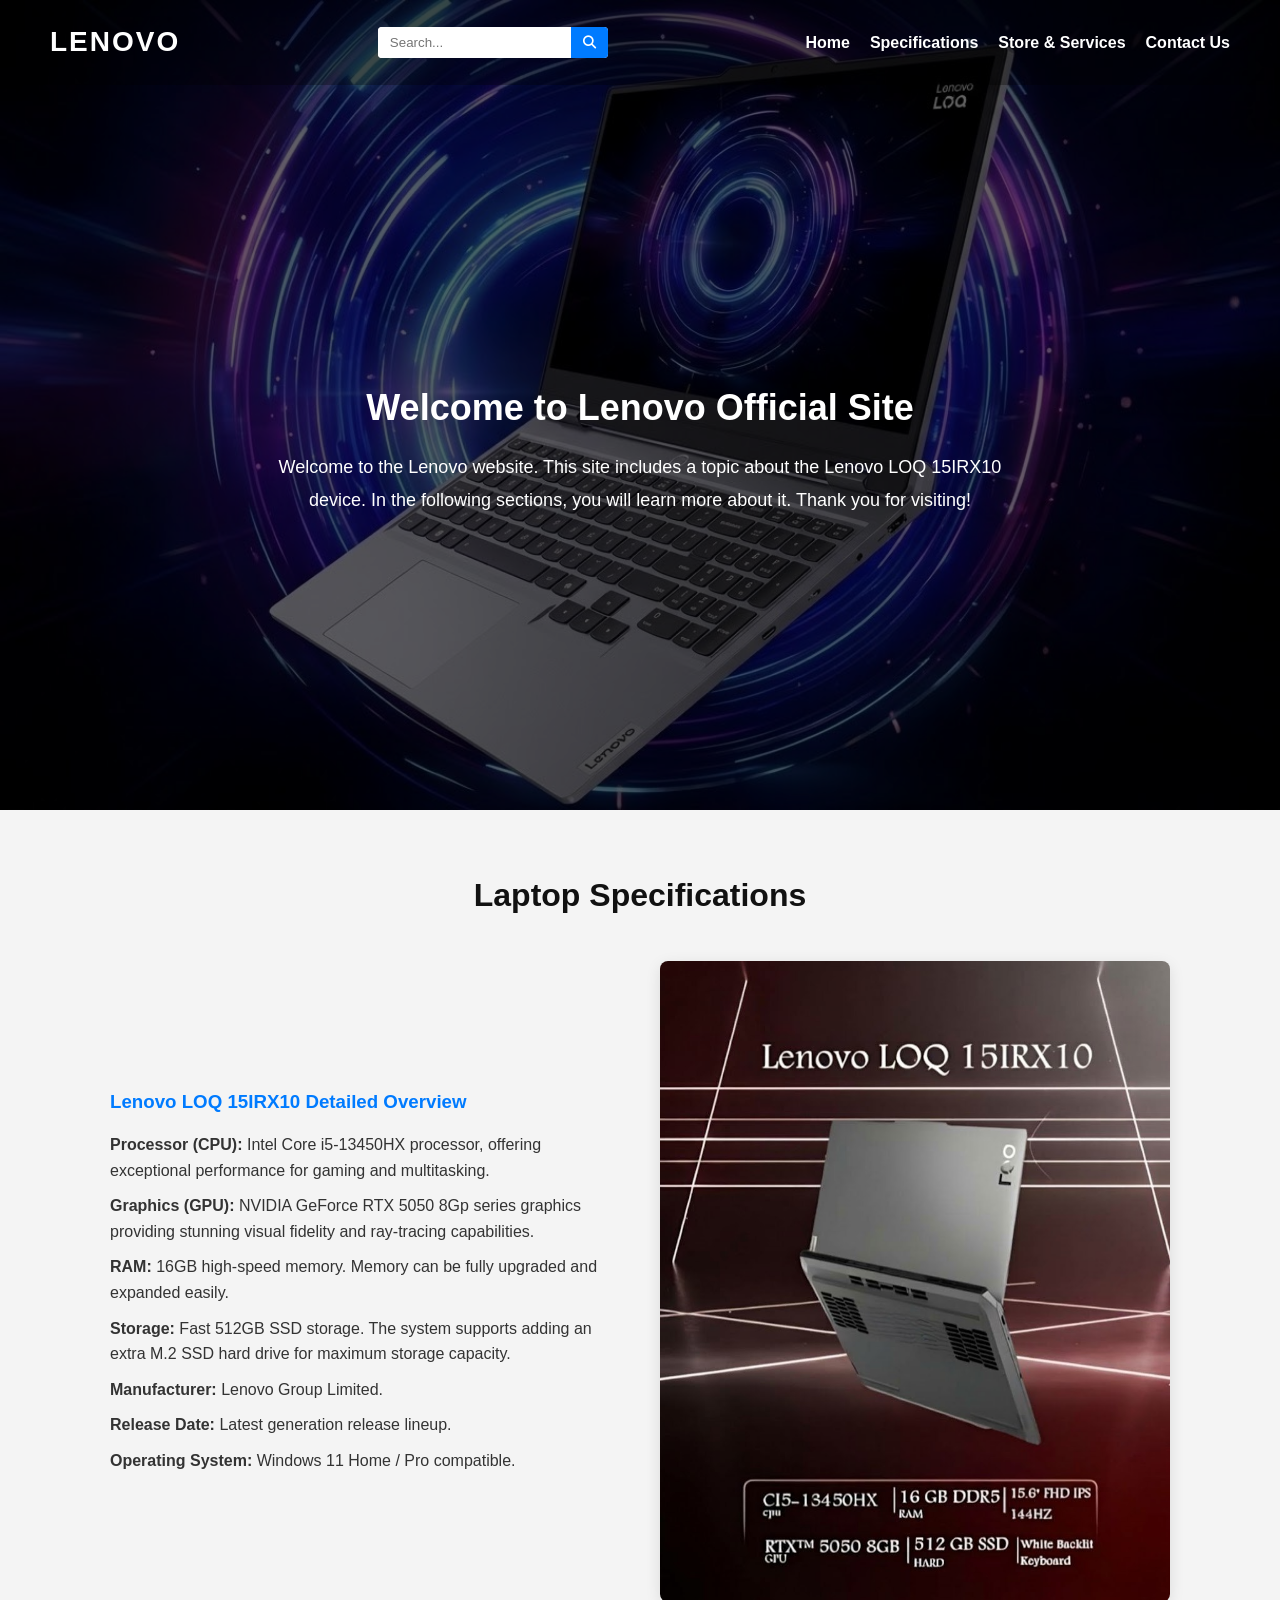
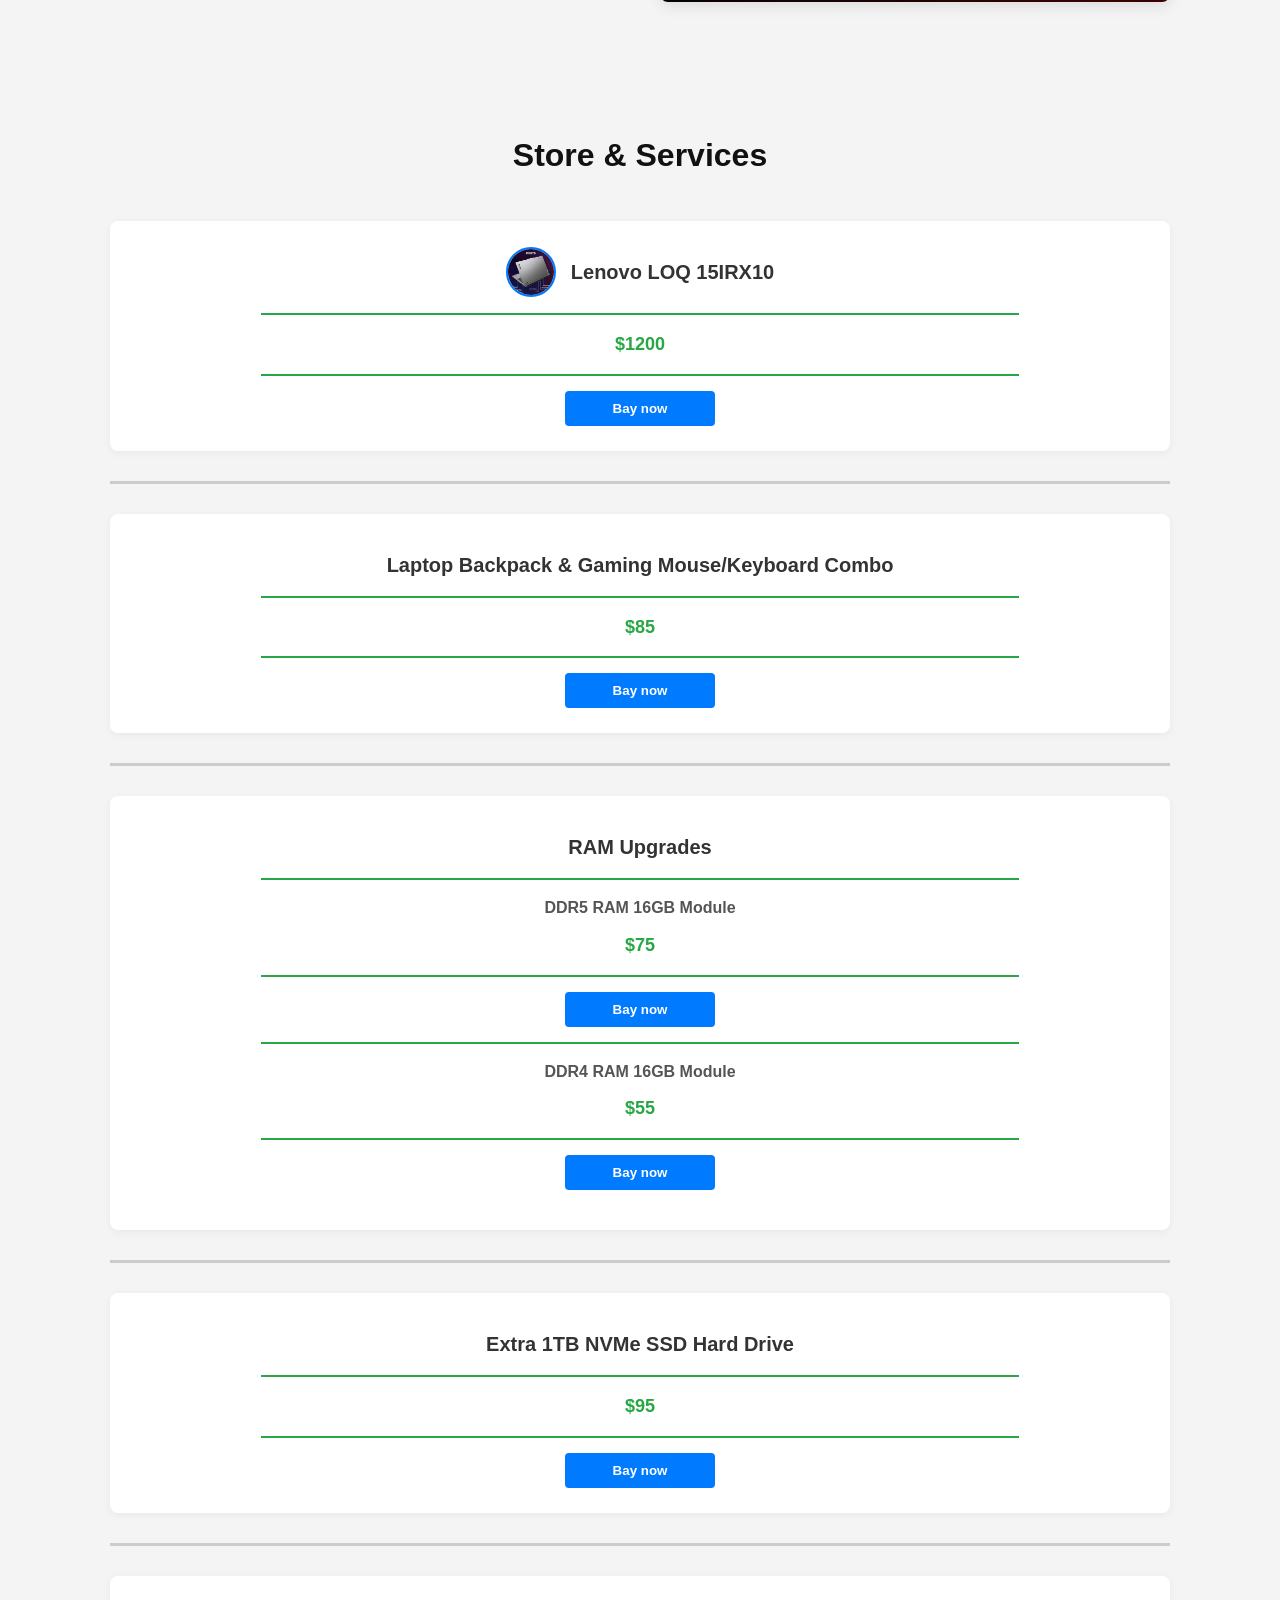
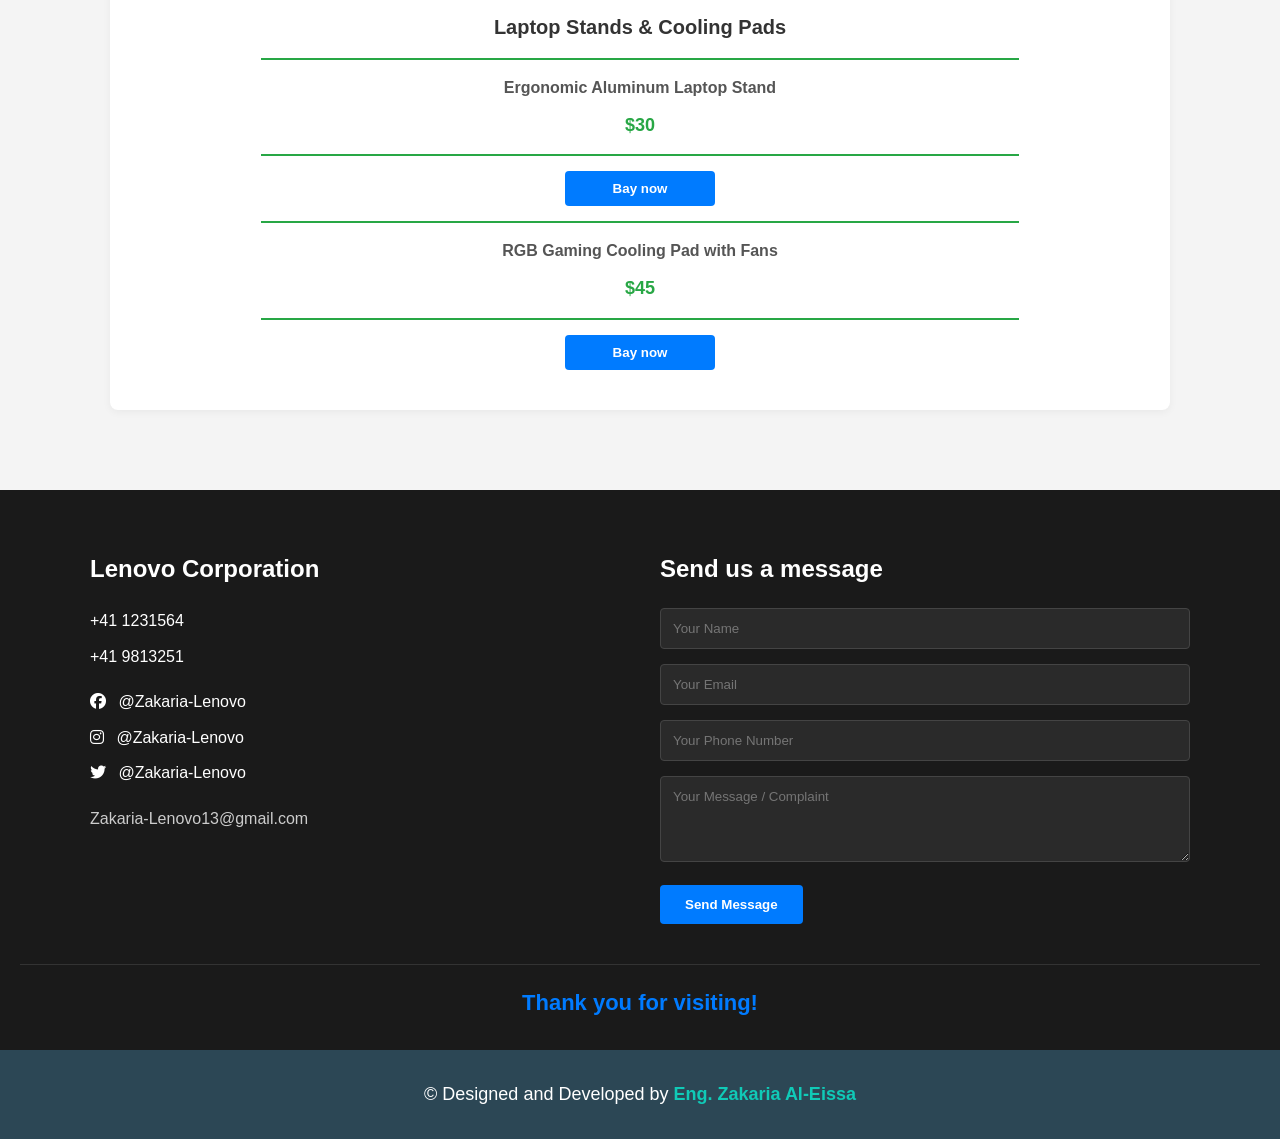
==== index.html @ a3694593 "Add files via upload" ====
<!DOCTYPE html>
<html lang="en">
<head>
    <meta charset="UTF-8">
    <meta name="viewport" content="width=device-width, initial-scale=1.0">
    <title>Lenovo LOQ 15IRX10 Store</title>
    <link rel="stylesheet" href="style.css">
    <link rel="stylesheet" href="https://cdnjs.cloudflare.com/ajax/libs/font-awesome/6.4.0/css/all.min.css">
</head>
<body>
<!-- SECTION 1: HEADING -->
    <header id="heading-section" style="background-image: url('Z1.jpg');">
        <div class="overlay"></div>
        <div class="header-container">
    <div class="logo-area">
        <span class="lenovo-logo">LENOVO</span>
    </div>
    
    <div class="header-right-group">
        <div class="search-box">
            <input type="text" placeholder="Search...">
            <button type="submit"><i class="fas fa-search"></i></button>
        </div>
        <button class="menu-toggle-btn" id="menuToggle"><i class="fas fa-bars"></i></button>
    </div>
    
    <nav class="nav-links" id="navLinks">
        <a href="#heading-section">Home</a>
        <a href="#specs-section">Specifications</a>
        <a href="#store-section">Store & Services</a>
        <a href="#contact-section">Contact Us</a>
    </nav>
</div>
<script>
    document.getElementById('menuToggle').addEventListener('click', function() {
        document.getElementById('navLinks').classList.toggle('active');
    });
</script>

        <div class="welcome-banner">
            <h1>Welcome to Lenovo Official Site</h1>
            <p>Welcome to the Lenovo website. This site includes a topic about the Lenovo LOQ 15IRX10 device. In the following sections, you will learn more about it. Thank you for visiting!</p>
        </div>
    </header>
<!-- SECTION 2: SPECIFICATIONS -->
    <section id="specs-section" class="section-container">
        <h2>Laptop Specifications</h2>
        <div class="specs-content">
            <div class="specs-text">
                <h3>Lenovo LOQ 15IRX10 Detailed Overview</h3>
                <p><strong>Processor (CPU):</strong> Intel Core i5-13450HX processor, offering exceptional performance for gaming and multitasking.</p>
                <p><strong>Graphics (GPU):</strong> NVIDIA GeForce RTX 5050 8Gp series graphics providing stunning visual fidelity and ray-tracing capabilities.</p>
                <p><strong>RAM:</strong> 16GB high-speed memory. Memory can be fully upgraded and expanded easily.</p>
                <p><strong>Storage:</strong> Fast 512GB SSD storage. The system supports adding an extra M.2 SSD hard drive for maximum storage capacity.</p>
                <p><strong>Manufacturer:</strong> Lenovo Group Limited.</p>
                <p><strong>Release Date:</strong> Latest generation release lineup.</p>
                <p><strong>Operating System:</strong> Windows 11 Home / Pro compatible.</p>
            </div>
            <div class="specs-image">
                <img src="Z2.jpg" alt="Lenovo LOQ 15IRX10 Specifications">
            </div>
        </div>
    </section>
<!-- SECTION 3: STORE AND SERVICES -->
    <section id="store-section" class="section-container">
        <h2>Store & Services</h2>
        
        <!-- Field 1: Main Product -->
        <div class="store-field">
            <div class="product-header-wrapper">
                <img src="Z3.jpg" alt="Lenovo LOQ" class="product-mini-img">
                <p class="product-title">Lenovo LOQ 15IRX10</p>
            </div>
            <hr class="green-divider">
            <p class="product-price">$1200</p>
            <hr class="green-divider">
            <button class="buy-btn">Bay now</button>
        </div>

        <hr class="full-divider">

        <!-- Field 2: Accessories -->
        <div class="store-field">
            <p class="product-title">Laptop Backpack & Gaming Mouse/Keyboard Combo</p>
            <hr class="green-divider">
            <p class="product-price">$85</p>
            <hr class="green-divider">
            <button class="buy-btn">Bay now</button>
        </div>

        <hr class="full-divider">
        <!-- Field 3: RAM Upgrades -->
        <div class="store-field">
            <p class="product-title">RAM Upgrades</p>
            <hr class="green-divider">
            <div class="sub-division">
                <p class="sub-title">DDR5 RAM 16GB Module</p>
                <p class="product-price">$75</p>
                <hr class="green-divider">
                <button class="buy-btn">Bay now</button>
            </div>
            <hr class="green-divider">
            <div class="sub-division">
                <p class="sub-title">DDR4 RAM 16GB Module</p>
                <p class="product-price">$55</p>
                <hr class="green-divider">
                <button class="buy-btn">Bay now</button>
            </div>
        </div>

        <hr class="full-divider">

        <!-- Field 4: SSD Hard Drive -->
        <div class="store-field">
            <p class="product-title">Extra 1TB NVMe SSD Hard Drive</p>
            <hr class="green-divider">
            <p class="product-price">$95</p>
            <hr class="green-divider">
            <button class="buy-btn">Bay now</button>
        </div>

        <hr class="full-divider">

        <!-- Field 5: Stand & Cooling Base -->
        <div class="store-field">
            <p class="product-title">Laptop Stands & Cooling Pads</p>
            <hr class="green-divider">
            <div class="sub-division">
                <p class="sub-title">Ergonomic Aluminum Laptop Stand</p>
                <p class="product-price">$30</p>
                <hr class="green-divider">
                <button class="buy-btn">Bay now</button>
            </div>
            <hr class="green-divider">
            <div class="sub-division">
                <p class="sub-title">RGB Gaming Cooling Pad with Fans</p>
                <p class="product-price">$45</p>
                <hr class="green-divider">
                <button class="buy-btn">Bay now</button>
            </div>
        </div>
    </section>

    <!-- SECTION 4: CONTACT & COMPLAINTs -->
    <footer id="contact-section">
        <div class="contact-grid">
            <div class="company-info">
                <h3>Lenovo Corporation</h3>
                <p class="phone-num">+41 1231564</p>
                <p class="phone-num">+41 9813251</p>
                
                <div class="social-icons">
                    <a href="#" target="_blank"><i class="fab fa-facebook"></i> @Zakaria-Lenovo</a>
                    <a href="#" target="_blank"><i class="fab fa-instagram"></i> @Zakaria-Lenovo</a>
                    <a href="#" target="_blank"><i class="fab fa-twitter"></i> @Zakaria-Lenovo</a>
                </div>
                
                <p class="email-contact">Zakaria-Lenovo13@gmail.com</p>
            </div>
            <div class="contact-form">
                <h3>Send us a message</h3>
                <form>
                    <input type="text" placeholder="Your Name" required>
                    <input type="email" placeholder="Your Email" required>
                    <input type="tel" placeholder="Your Phone Number" required>
                    <textarea placeholder="Your Message / Complaint" rows="4" required></textarea>
                    <button type="submit" class="submit-form-btn">Send Message</button>
                </form>
            </div>
        </div>

        <div class="footer-end-text">
            Thank you for visiting!
        </div>
    </footer>
    <!-- start footer -->
      <div class="footer">
      &copy; Designed and Developed by <span>Eng. Zakaria Al-Eissa</span></div>
     <!-- end footer -->

</body>
</html>
---- style.css ----
/* General Styles */
* {
    margin: 0;
    padding: 0;
    box-sizing: border-box;
    font-family: Arial, sans-serif;
}

html {
    scroll-behavior: smooth;
}

body {
    background-color: #f4f4f4;
    color: #333;
    line-height: 1.6;
}

/* SECTION 1: HEADING */
#heading-section {
    position: relative;
    background-size: cover;
    background-position: center;
    min-height: 90vh;
    color: #fff;
    display: flex;
    flex-direction: column;
    justify-content: space-between;
}

#heading-section .overlay {
    position: absolute;
    top: 0;
    left: 0;
    width: 100%;
    height: 100%;
    background: rgba(0, 0, 0, 0.6);
    z-index: 1;
}

.header-container {
    position: relative;
    z-index: 2;
    display: flex;
    justify-content: space-between;
    align-items: center;
    padding: 20px 50px;
    flex-wrap: wrap;
    background: rgba(0, 0, 0, 0.3);
}

.lenovo-logo {
    font-size: 28px;
    font-weight: bold;
    letter-spacing: 2px;
    color: #fff;
}

.nav-links {
    display: flex;
    gap: 20px;
}

.nav-links a {
    color: #fff;
    text-decoration: none;
    font-weight: bold;
    transition: color 0.3s;
}

.nav-links a:hover {
    color: #007bff;
}

.search-box {
    display: flex;
    align-items: center;
    background: #fff;
    border-radius: 4px;
    overflow: hidden;
}

.search-box input {
    border: none;
    padding: 8px 12px;
    outline: none;
}

.search-box button {
    background: #007bff;
    border: none;
    color: white;
    padding: 8px 12px;
    cursor: pointer;
}
.menu-toggle-btn {
    display: none;
    background: none;
    border: none;
    color: #fff;
    font-size: 24px;
    cursor: pointer;
}

.welcome-banner {
    position: relative;
    z-index: 2;
    text-align: center;
    max-width: 800px;
    margin: auto;
    padding: 40px 20px;
}

.welcome-banner h1 {
    font-size: 36px;
    margin-bottom: 15px;
}

.welcome-banner p {
    font-size: 18px;
    line-height: 1.8;
}

/* GENERAL SECTIONS */
.section-container {
    padding: 60px 20px;
    max-width: 1100px;
    margin: auto;
}

.section-container h2 {
    text-align: center;
    font-size: 32px;
    margin-bottom: 40px;
    color: #111;
}

/* SECTION 2: SPECS */
.specs-content {
    display: flex;
    align-items: center;
    gap: 40px;
    flex-wrap: wrap;
}

.specs-text {
    flex: 1;
    min-width: 300px;
}

.specs-text h3 {
    margin-bottom: 15px;
    color: #007bff;
}

.specs-text p {
    margin-bottom: 10px;
}

.specs-image {
    flex: 1;
    min-width: 300px;
    text-align: center;
}

.specs-image img {
    max-width: 100%;
    border-radius: 8px;
    box-shadow: 0 4px 15px rgba(0,0,0,0.1);
}

/* SECTION 3: STORE */
.store-field {
    background: #fff;
    padding: 25px;
    border-radius: 8px;
    margin-bottom: 20px;
    box-shadow: 0 2px 8px rgba(0,0,0,0.05);
}

.product-header-wrapper {
    display: flex;
    align-items: center;
    justify-content: center;
    gap: 15px;
}

.product-mini-img {
    width: 50px;
    height: 50px;
    border-radius: 50%;
    object-fit: cover;
    border: 2px solid #007bff;
}

.product-title {
    text-align: center;
    font-weight: bold;
    font-size: 20px;
    margin: 10px 0;
}

.sub-title {
    text-align: center;
    font-weight: bold;
    font-size: 16px;
    color: #555;
    margin: 10px 0;
}

.product-price {
    text-align: center;
    font-size: 18px;
    color: #28a745;
    margin: 10px 0;
    font-weight: bold;
}

.green-divider {
    border: none;
    border-top: 2px solid #28a745;
    width: 75%;
    margin: 15px auto;
}

.full-divider {
    border: none;
    border-top: 3px solid #ccc;
    width: 100%;
    margin: 30px 0;
}

.sub-division {
    margin: 15px 0;
}
.buy-btn {
    display: block;
    width: 150px;
    margin: 10px auto 0 auto;
    background-color: #007bff;
    color: #ffffff;
    border: none;
    padding: 10px 20px;
    font-weight: bold;
    border-radius: 4px;
    cursor: pointer;
    text-align: center;
    transition: background 0.3s;
}

.buy-btn:hover {
    background-color: #0056b3;
}

/* SECTION 4: CONTACT & COMPLAINTS (FOOTER) */
#contact-section {
    background-color: #1a1a1a;
    color: #fff;
    padding: 60px 20px 30px 20px;
}

.contact-grid {
    max-width: 1100px;
    margin: auto;
    display: flex;
    justify-content: space-between;
    gap: 40px;
    flex-wrap: wrap;
}

.company-info {
    flex: 1;
    min-width: 280px;
}

.company-info h3 {
    margin-bottom: 20px;
    font-size: 24px;
}

.phone-num {
    margin-bottom: 10px;
    font-size: 16px;
}

.social-icons {
    display: flex;
    flex-direction: column;
    gap: 10px;
    margin: 20px 0;
}

.social-icons a {
    color: #fff;
    text-decoration: none;
    transition: color 0.3s;
}

.social-icons a:hover {
    color: #007bff;
}

.social-icons i {
    margin-right: 8px;
}

.email-contact {
    font-size: 16px;
    color: #ccc;
}

.contact-form {
    flex: 1;
    min-width: 280px;
}

.contact-form h3 {
    margin-bottom: 20px;
    font-size: 24px;
}

.contact-form input,
.contact-form textarea {
    width: 100%;
    padding: 12px;
    margin-bottom: 15px;
    background: #2a2a2a;
    border: 1px solid #444;
    colora: #fff;
    border-radius: 4px;
    outline: none;
}

.submit-form-btn {
    background-color: #007bff;
    color: #fff;
    border: none;
    padding: 12px 25px;
    font-weight: bold;
    border-radius: 4px;
    cursor: pointer;
    transition: background 0.3s;
}

.submit-form-btn:hover {
    background-color: #0056b3;
}

.footer-end-text {
    text-align: center;
    font-weight: bold;
    color: #007bff;
    font-size: 22px;
    margin-top: 40px;
    border-top: 1px solid #333;
    padding-top: 20px;
}
@media (max-width: 768px) {
    .header-container {
        display: flex;
        justify-content: space-between;
        align-items: center;
        padding: 15px 20px;
        position: relative;
    }
    .lenovo-logo {
        font-size: 22px;
    }
    .header-right-group {
        display: flex;
        align-items: center;
        gap: 15px;
    }

    .search-box {
        max-width: 140px;
    }

    .search-box input {
        width: 90px;
        padding: 6px;
        font-size: 12px;
    }
    .menu-toggle-btn {
        display: block;
    }
    .nav-links {
        display: none;
        position: absolute;
        top: 100%;
        left: 0;
        width: 100%;
        background-color: #007bff;
        flex-direction: column;
        align-items: center;
        padding: 10px 0;
        z-index: 100;
        box-shadow: 0 4px 8px rgba(0,0,0,0.3);
        transition: all 0.5s ease;
    }
    .nav-links.active {
        display: flex;
    }

    .nav-links a {
        color: #ffffff;
        width: 100%;
        text-align: center;
        padding: 12px 0;
        font-size: 16px;
        border-bottom: 1px solid silver;
        border-bottom-color: #cccccc;
    }

    .nav-links a:last-child {
        border-bottom: none;
    }

    .welcome-banner h1 {
        font-size: 26px;
    }

    .welcome-banner p {
        font-size: 15px;
    }

    .specs-content {
        flex-direction: column;
    }

    .contact-grid {
        flex-direction: column;
    }
}
/* start footer */
.footer {
  background-color: #2c4755;
  color: white;
  padding: 30px 10px;
  text-align: center;
  font-size: 18px;
}
.footer span {
  font-weight: bold;
  color: #10cab7;
}
/* end footer */
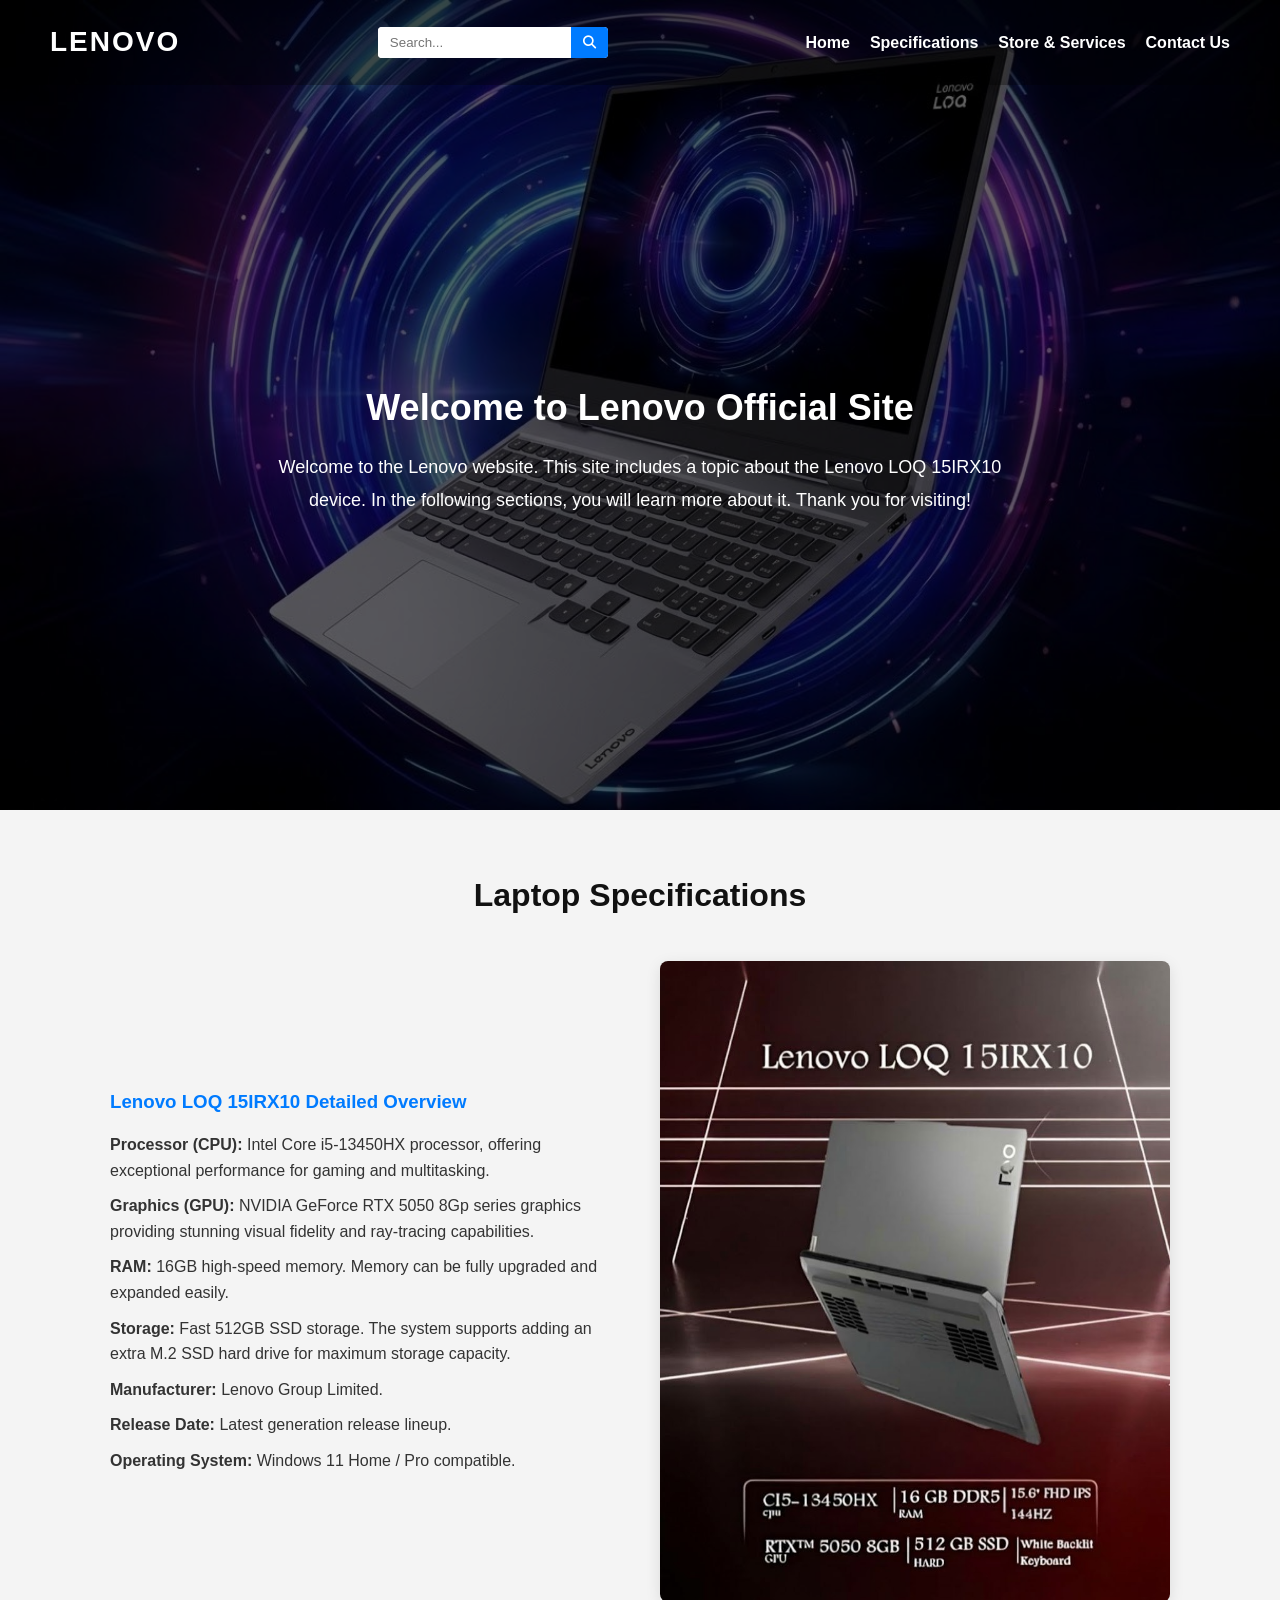
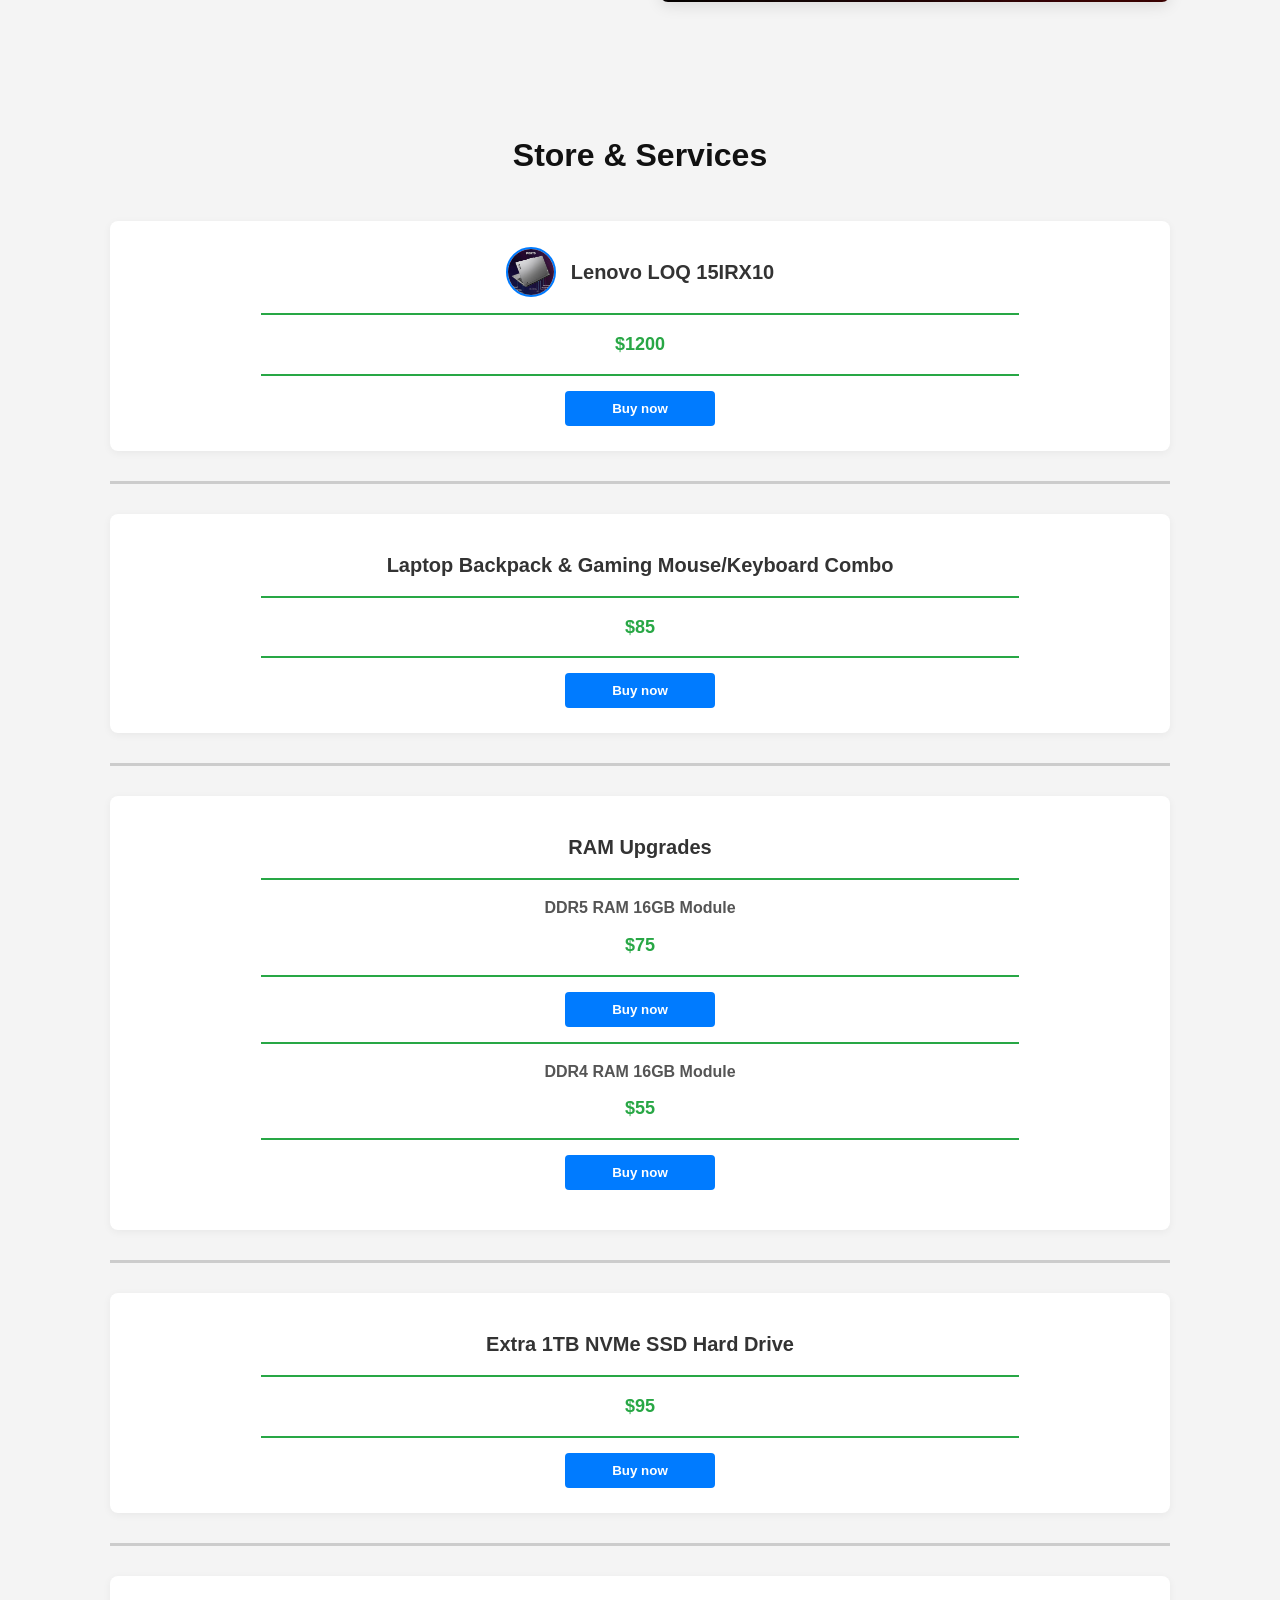
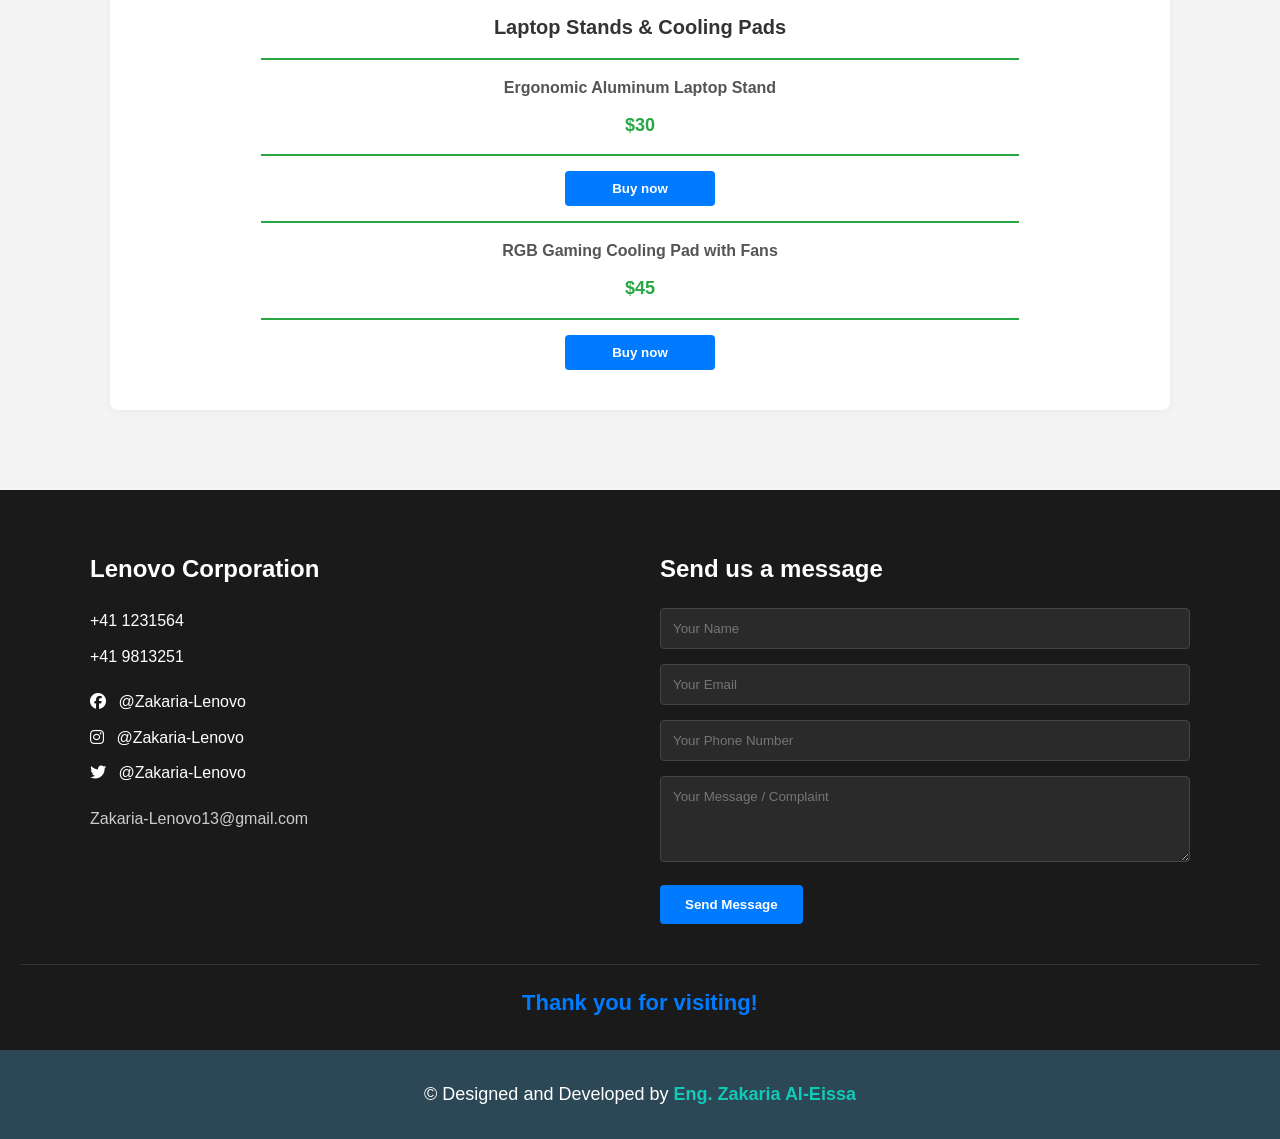
==== commit 3080074b: "Add files via upload" ====
--- a/index.html
+++ b/index.html
@@ -1,182 +1,194 @@
-<!DOCTYPE html>
-<html lang="en">
-<head>
-    <meta charset="UTF-8">
-    <meta name="viewport" content="width=device-width, initial-scale=1.0">
-    <title>Lenovo LOQ 15IRX10 Store</title>
-    <link rel="stylesheet" href="style.css">
-    <link rel="stylesheet" href="https://cdnjs.cloudflare.com/ajax/libs/font-awesome/6.4.0/css/all.min.css">
-</head>
-<body>
-<!-- SECTION 1: HEADING -->
-    <header id="heading-section" style="background-image: url('Z1.jpg');">
-        <div class="overlay"></div>
-        <div class="header-container">
-    <div class="logo-area">
-        <span class="lenovo-logo">LENOVO</span>
-    </div>
-    
-    <div class="header-right-group">
-        <div class="search-box">
-            <input type="text" placeholder="Search...">
-            <button type="submit"><i class="fas fa-search"></i></button>
-        </div>
-        <button class="menu-toggle-btn" id="menuToggle"><i class="fas fa-bars"></i></button>
-    </div>
-    
-    <nav class="nav-links" id="navLinks">
-        <a href="#heading-section">Home</a>
-        <a href="#specs-section">Specifications</a>
-        <a href="#store-section">Store & Services</a>
-        <a href="#contact-section">Contact Us</a>
-    </nav>
-</div>
-<script>
-    document.getElementById('menuToggle').addEventListener('click', function() {
-        document.getElementById('navLinks').classList.toggle('active');
-    });
-</script>
-
-        <div class="welcome-banner">
-            <h1>Welcome to Lenovo Official Site</h1>
-            <p>Welcome to the Lenovo website. This site includes a topic about the Lenovo LOQ 15IRX10 device. In the following sections, you will learn more about it. Thank you for visiting!</p>
-        </div>
-    </header>
-<!-- SECTION 2: SPECIFICATIONS -->
-    <section id="specs-section" class="section-container">
-        <h2>Laptop Specifications</h2>
-        <div class="specs-content">
-            <div class="specs-text">
-                <h3>Lenovo LOQ 15IRX10 Detailed Overview</h3>
-                <p><strong>Processor (CPU):</strong> Intel Core i5-13450HX processor, offering exceptional performance for gaming and multitasking.</p>
-                <p><strong>Graphics (GPU):</strong> NVIDIA GeForce RTX 5050 8Gp series graphics providing stunning visual fidelity and ray-tracing capabilities.</p>
-                <p><strong>RAM:</strong> 16GB high-speed memory. Memory can be fully upgraded and expanded easily.</p>
-                <p><strong>Storage:</strong> Fast 512GB SSD storage. The system supports adding an extra M.2 SSD hard drive for maximum storage capacity.</p>
-                <p><strong>Manufacturer:</strong> Lenovo Group Limited.</p>
-                <p><strong>Release Date:</strong> Latest generation release lineup.</p>
-                <p><strong>Operating System:</strong> Windows 11 Home / Pro compatible.</p>
-            </div>
-            <div class="specs-image">
-                <img src="Z2.jpg" alt="Lenovo LOQ 15IRX10 Specifications">
-            </div>
-        </div>
-    </section>
-<!-- SECTION 3: STORE AND SERVICES -->
-    <section id="store-section" class="section-container">
-        <h2>Store & Services</h2>
-        
-        <!-- Field 1: Main Product -->
-        <div class="store-field">
-            <div class="product-header-wrapper">
-                <img src="Z3.jpg" alt="Lenovo LOQ" class="product-mini-img">
-                <p class="product-title">Lenovo LOQ 15IRX10</p>
-            </div>
-            <hr class="green-divider">
-            <p class="product-price">$1200</p>
-            <hr class="green-divider">
-            <button class="buy-btn">Bay now</button>
-        </div>
-
-        <hr class="full-divider">
-
-        <!-- Field 2: Accessories -->
-        <div class="store-field">
-            <p class="product-title">Laptop Backpack & Gaming Mouse/Keyboard Combo</p>
-            <hr class="green-divider">
-            <p class="product-price">$85</p>
-            <hr class="green-divider">
-            <button class="buy-btn">Bay now</button>
-        </div>
-
-        <hr class="full-divider">
-        <!-- Field 3: RAM Upgrades -->
-        <div class="store-field">
-            <p class="product-title">RAM Upgrades</p>
-            <hr class="green-divider">
-            <div class="sub-division">
-                <p class="sub-title">DDR5 RAM 16GB Module</p>
-                <p class="product-price">$75</p>
-                <hr class="green-divider">
-                <button class="buy-btn">Bay now</button>
-            </div>
-            <hr class="green-divider">
-            <div class="sub-division">
-                <p class="sub-title">DDR4 RAM 16GB Module</p>
-                <p class="product-price">$55</p>
-                <hr class="green-divider">
-                <button class="buy-btn">Bay now</button>
-            </div>
-        </div>
-
-        <hr class="full-divider">
-
-        <!-- Field 4: SSD Hard Drive -->
-        <div class="store-field">
-            <p class="product-title">Extra 1TB NVMe SSD Hard Drive</p>
-            <hr class="green-divider">
-            <p class="product-price">$95</p>
-            <hr class="green-divider">
-            <button class="buy-btn">Bay now</button>
-        </div>
-
-        <hr class="full-divider">
-
-        <!-- Field 5: Stand & Cooling Base -->
-        <div class="store-field">
-            <p class="product-title">Laptop Stands & Cooling Pads</p>
-            <hr class="green-divider">
-            <div class="sub-division">
-                <p class="sub-title">Ergonomic Aluminum Laptop Stand</p>
-                <p class="product-price">$30</p>
-                <hr class="green-divider">
-                <button class="buy-btn">Bay now</button>
-            </div>
-            <hr class="green-divider">
-            <div class="sub-division">
-                <p class="sub-title">RGB Gaming Cooling Pad with Fans</p>
-                <p class="product-price">$45</p>
-                <hr class="green-divider">
-                <button class="buy-btn">Bay now</button>
-            </div>
-        </div>
-    </section>
-
-    <!-- SECTION 4: CONTACT & COMPLAINTs -->
-    <footer id="contact-section">
-        <div class="contact-grid">
-            <div class="company-info">
-                <h3>Lenovo Corporation</h3>
-                <p class="phone-num">+41 1231564</p>
-                <p class="phone-num">+41 9813251</p>
-                
-                <div class="social-icons">
-                    <a href="#" target="_blank"><i class="fab fa-facebook"></i> @Zakaria-Lenovo</a>
-                    <a href="#" target="_blank"><i class="fab fa-instagram"></i> @Zakaria-Lenovo</a>
-                    <a href="#" target="_blank"><i class="fab fa-twitter"></i> @Zakaria-Lenovo</a>
-                </div>
-                
-                <p class="email-contact">Zakaria-Lenovo13@gmail.com</p>
-            </div>
-            <div class="contact-form">
-                <h3>Send us a message</h3>
-                <form>
-                    <input type="text" placeholder="Your Name" required>
-                    <input type="email" placeholder="Your Email" required>
-                    <input type="tel" placeholder="Your Phone Number" required>
-                    <textarea placeholder="Your Message / Complaint" rows="4" required></textarea>
-                    <button type="submit" class="submit-form-btn">Send Message</button>
-                </form>
-            </div>
-        </div>
-
-        <div class="footer-end-text">
-            Thank you for visiting!
-        </div>
-    </footer>
-    <!-- start footer -->
-      <div class="footer">
-      &copy; Designed and Developed by <span>Eng. Zakaria Al-Eissa</span></div>
-     <!-- end footer -->
-
-</body>
+<!DOCTYPE html>
+<html lang="en">
+<head>
+    <meta charset="UTF-8">
+    <meta name="viewport" content="width=device-width, initial-scale=1.0">
+    <title>Lenovo LOQ 15IRX10 Store</title>
+    <link rel="stylesheet" href="style.css">
+    <link rel="stylesheet" href="https://cdnjs.cloudflare.com/ajax/libs/font-awesome/6.4.0/css/all.min.css">
+</head>
+<body>
+<!-- SECTION 1: HEADING -->
+    <header id="heading-section" style="background-image: url('Z1.jpg'); max-width: 100%;">
+        <div class="overlay"></div>
+        <div class="header-container">
+    <div class="logo-area">
+        <span class="lenovo-logo">LENOVO</span>
+    </div>
+    
+    <div class="header-right-group">
+        <div class="search-box">
+            <input type="text" placeholder="Search...">
+            <button type="submit"><i class="fas fa-search"></i></button>
+        </div>
+        <button class="menu-toggle-btn" id="menuToggle" aria-label="Toggle navigation menu" aria-controls="navLinks" aria-expanded="false"><i class="fas fa-bars"></i></button>
+    </div>
+    
+    <nav class="nav-links" id="navLinks">
+        <a href="#heading-section">Home</a>
+        <a href="#specs-section">Specifications</a>
+        <a href="#store-section">Store & Services</a>
+        <a href="#contact-section">Contact Us</a>
+    </nav>
+</div>
+<script>
+    const menuToggle = document.getElementById('menuToggle');
+    const navLinks = document.getElementById('navLinks');
+
+    menuToggle.addEventListener('click', function () {
+        const isOpen = navLinks.classList.toggle('active');
+        menuToggle.setAttribute('aria-expanded', String(isOpen));
+    });
+
+    // Close the mobile menu after choosing any section, including Contact Us.
+    navLinks.querySelectorAll('a').forEach(function (link) {
+        link.addEventListener('click', function () {
+            navLinks.classList.remove('active');
+            menuToggle.setAttribute('aria-expanded', 'false');
+        });
+    });
+</script>
+
+        <div class="welcome-banner">
+            <h1>Welcome to Lenovo Official Site</h1>
+            <p>Welcome to the Lenovo website. This site includes a topic about the Lenovo LOQ 15IRX10 device. In the following sections, you will learn more about it. Thank you for visiting!</p>
+        </div>
+    </header>
+<!-- SECTION 2: SPECIFICATIONS -->
+    <section id="specs-section" class="section-container">
+        <h2>Laptop Specifications</h2>
+        <div class="specs-content">
+            <div class="specs-text">
+                <h3>Lenovo LOQ 15IRX10 Detailed Overview</h3>
+                <p><strong>Processor (CPU):</strong> Intel Core i5-13450HX processor, offering exceptional performance for gaming and multitasking.</p>
+                <p><strong>Graphics (GPU):</strong> NVIDIA GeForce RTX 5050 8Gp series graphics providing stunning visual fidelity and ray-tracing capabilities.</p>
+                <p><strong>RAM:</strong> 16GB high-speed memory. Memory can be fully upgraded and expanded easily.</p>
+                <p><strong>Storage:</strong> Fast 512GB SSD storage. The system supports adding an extra M.2 SSD hard drive for maximum storage capacity.</p>
+                <p><strong>Manufacturer:</strong> Lenovo Group Limited.</p>
+                <p><strong>Release Date:</strong> Latest generation release lineup.</p>
+                <p><strong>Operating System:</strong> Windows 11 Home / Pro compatible.</p>
+            </div>
+            <div class="specs-image">
+                <img src="Z2.jpg" alt="Lenovo LOQ 15IRX10 Specifications">
+            </div>
+        </div>
+    </section>
+<!-- SECTION 3: STORE AND SERVICES -->
+    <section id="store-section" class="section-container">
+        <h2>Store & Services</h2>
+        
+        <!-- Field 1: Main Product -->
+        <div class="store-field">
+            <div class="product-header-wrapper">
+                <img src="Z3.jpg" alt="Lenovo LOQ" class="product-mini-img">
+                <p class="product-title">Lenovo LOQ 15IRX10</p>
+            </div>
+            <hr class="green-divider">
+            <p class="product-price">$1200</p>
+            <hr class="green-divider">
+            <button class="buy-btn">Buy now</button>
+        </div>
+
+        <hr class="full-divider">
+
+        <!-- Field 2: Accessories -->
+        <div class="store-field">
+            <p class="product-title">Laptop Backpack & Gaming Mouse/Keyboard Combo</p>
+            <hr class="green-divider">
+            <p class="product-price">$85</p>
+            <hr class="green-divider">
+            <button class="buy-btn">Buy now</button>
+        </div>
+
+        <hr class="full-divider">
+        <!-- Field 3: RAM Upgrades -->
+        <div class="store-field">
+            <p class="product-title">RAM Upgrades</p>
+            <hr class="green-divider">
+            <div class="sub-division">
+                <p class="sub-title">DDR5 RAM 16GB Module</p>
+                <p class="product-price">$75</p>
+                <hr class="green-divider">
+                <button class="buy-btn">Buy now</button>
+            </div>
+            <hr class="green-divider">
+            <div class="sub-division">
+                <p class="sub-title">DDR4 RAM 16GB Module</p>
+                <p class="product-price">$55</p>
+                <hr class="green-divider">
+                <button class="buy-btn">Buy now</button>
+            </div>
+        </div>
+
+        <hr class="full-divider">
+
+        <!-- Field 4: SSD Hard Drive -->
+        <div class="store-field">
+            <p class="product-title">Extra 1TB NVMe SSD Hard Drive</p>
+            <hr class="green-divider">
+            <p class="product-price">$95</p>
+            <hr class="green-divider">
+            <button class="buy-btn">Buy now</button>
+        </div>
+
+        <hr class="full-divider">
+
+        <!-- Field 5: Stand & Cooling Base -->
+        <div class="store-field">
+            <p class="product-title">Laptop Stands & Cooling Pads</p>
+            <hr class="green-divider">
+            <div class="sub-division">
+                <p class="sub-title">Ergonomic Aluminum Laptop Stand</p>
+                <p class="product-price">$30</p>
+                <hr class="green-divider">
+                <button class="buy-btn">Buy now</button>
+            </div>
+            <hr class="green-divider">
+            <div class="sub-division">
+                <p class="sub-title">RGB Gaming Cooling Pad with Fans</p>
+                <p class="product-price">$45</p>
+                <hr class="green-divider">
+                <button class="buy-btn">Buy now</button>
+            </div>
+        </div>
+    </section>
+
+    <!-- SECTION 4: CONTACT & COMPLAINTs -->
+    <footer id="contact-section">
+        <div class="contact-grid">
+            <div class="company-info">
+                <h3>Lenovo Corporation</h3>
+                <p class="phone-num">+41 1231564</p>
+                <p class="phone-num">+41 9813251</p>
+                
+                <div class="social-icons">
+                    <a href="#" target="_blank"><i class="fab fa-facebook"></i> @Zakaria-Lenovo</a>
+                    <a href="#" target="_blank"><i class="fab fa-instagram"></i> @Zakaria-Lenovo</a>
+                    <a href="#" target="_blank"><i class="fab fa-twitter"></i> @Zakaria-Lenovo</a>
+                </div>
+                
+                <p class="email-contact">Zakaria-Lenovo13@gmail.com</p>
+            </div>
+            <div class="contact-form">
+                <h3>Send us a message</h3>
+                <form>
+                    <input type="text" placeholder="Your Name" required>
+                    <input type="email" placeholder="Your Email" required>
+                    <input type="tel" placeholder="Your Phone Number" required>
+                    <textarea placeholder="Your Message / Complaint" rows="4" required></textarea>
+                    <button type="submit" class="submit-form-btn">Send Message</button>
+                </form>
+            </div>
+        </div>
+
+        <div class="footer-end-text">
+            Thank you for visiting!
+        </div>
+    </footer>
+    <!-- start footer -->
+      <div class="footer">
+      &copy; Designed and Developed by <span>Eng. Zakaria Al-Eissa</span></div>
+     <!-- end footer -->
+
+</body>
 </html>
--- a/style.css
+++ b/style.css
@@ -1,447 +1,466 @@
-/* General Styles */
-* {
-    margin: 0;
-    padding: 0;
-    box-sizing: border-box;
-    font-family: Arial, sans-serif;
-}
-
-html {
-    scroll-behavior: smooth;
-}
-
-body {
-    background-color: #f4f4f4;
-    color: #333;
-    line-height: 1.6;
-}
-
-/* SECTION 1: HEADING */
-#heading-section {
-    position: relative;
-    background-size: cover;
-    background-position: center;
-    min-height: 90vh;
-    color: #fff;
-    display: flex;
-    flex-direction: column;
-    justify-content: space-between;
-}
-
-#heading-section .overlay {
-    position: absolute;
-    top: 0;
-    left: 0;
-    width: 100%;
-    height: 100%;
-    background: rgba(0, 0, 0, 0.6);
-    z-index: 1;
-}
-
-.header-container {
-    position: relative;
-    z-index: 2;
-    display: flex;
-    justify-content: space-between;
-    align-items: center;
-    padding: 20px 50px;
-    flex-wrap: wrap;
-    background: rgba(0, 0, 0, 0.3);
-}
-
-.lenovo-logo {
-    font-size: 28px;
-    font-weight: bold;
-    letter-spacing: 2px;
-    color: #fff;
-}
-
-.nav-links {
-    display: flex;
-    gap: 20px;
-}
-
-.nav-links a {
-    color: #fff;
-    text-decoration: none;
-    font-weight: bold;
-    transition: color 0.3s;
-}
-
-.nav-links a:hover {
-    color: #007bff;
-}
-
-.search-box {
-    display: flex;
-    align-items: center;
-    background: #fff;
-    border-radius: 4px;
-    overflow: hidden;
-}
-
-.search-box input {
-    border: none;
-    padding: 8px 12px;
-    outline: none;
-}
-
-.search-box button {
-    background: #007bff;
-    border: none;
-    color: white;
-    padding: 8px 12px;
-    cursor: pointer;
-}
-.menu-toggle-btn {
-    display: none;
-    background: none;
-    border: none;
-    color: #fff;
-    font-size: 24px;
-    cursor: pointer;
-}
-
-.welcome-banner {
-    position: relative;
-    z-index: 2;
-    text-align: center;
-    max-width: 800px;
-    margin: auto;
-    padding: 40px 20px;
-}
-
-.welcome-banner h1 {
-    font-size: 36px;
-    margin-bottom: 15px;
-}
-
-.welcome-banner p {
-    font-size: 18px;
-    line-height: 1.8;
-}
-
-/* GENERAL SECTIONS */
-.section-container {
-    padding: 60px 20px;
-    max-width: 1100px;
-    margin: auto;
-}
-
-.section-container h2 {
-    text-align: center;
-    font-size: 32px;
-    margin-bottom: 40px;
-    color: #111;
-}
-
-/* SECTION 2: SPECS */
-.specs-content {
-    display: flex;
-    align-items: center;
-    gap: 40px;
-    flex-wrap: wrap;
-}
-
-.specs-text {
-    flex: 1;
-    min-width: 300px;
-}
-
-.specs-text h3 {
-    margin-bottom: 15px;
-    color: #007bff;
-}
-
-.specs-text p {
-    margin-bottom: 10px;
-}
-
-.specs-image {
-    flex: 1;
-    min-width: 300px;
-    text-align: center;
-}
-
-.specs-image img {
-    max-width: 100%;
-    border-radius: 8px;
-    box-shadow: 0 4px 15px rgba(0,0,0,0.1);
-}
-
-/* SECTION 3: STORE */
-.store-field {
-    background: #fff;
-    padding: 25px;
-    border-radius: 8px;
-    margin-bottom: 20px;
-    box-shadow: 0 2px 8px rgba(0,0,0,0.05);
-}
-
-.product-header-wrapper {
-    display: flex;
-    align-items: center;
-    justify-content: center;
-    gap: 15px;
-}
-
-.product-mini-img {
-    width: 50px;
-    height: 50px;
-    border-radius: 50%;
-    object-fit: cover;
-    border: 2px solid #007bff;
-}
-
-.product-title {
-    text-align: center;
-    font-weight: bold;
-    font-size: 20px;
-    margin: 10px 0;
-}
-
-.sub-title {
-    text-align: center;
-    font-weight: bold;
-    font-size: 16px;
-    color: #555;
-    margin: 10px 0;
-}
-
-.product-price {
-    text-align: center;
-    font-size: 18px;
-    color: #28a745;
-    margin: 10px 0;
-    font-weight: bold;
-}
-
-.green-divider {
-    border: none;
-    border-top: 2px solid #28a745;
-    width: 75%;
-    margin: 15px auto;
-}
-
-.full-divider {
-    border: none;
-    border-top: 3px solid #ccc;
-    width: 100%;
-    margin: 30px 0;
-}
-
-.sub-division {
-    margin: 15px 0;
-}
-.buy-btn {
-    display: block;
-    width: 150px;
-    margin: 10px auto 0 auto;
-    background-color: #007bff;
-    color: #ffffff;
-    border: none;
-    padding: 10px 20px;
-    font-weight: bold;
-    border-radius: 4px;
-    cursor: pointer;
-    text-align: center;
-    transition: background 0.3s;
-}
-
-.buy-btn:hover {
-    background-color: #0056b3;
-}
-
-/* SECTION 4: CONTACT & COMPLAINTS (FOOTER) */
-#contact-section {
-    background-color: #1a1a1a;
-    color: #fff;
-    padding: 60px 20px 30px 20px;
-}
-
-.contact-grid {
-    max-width: 1100px;
-    margin: auto;
-    display: flex;
-    justify-content: space-between;
-    gap: 40px;
-    flex-wrap: wrap;
-}
-
-.company-info {
-    flex: 1;
-    min-width: 280px;
-}
-
-.company-info h3 {
-    margin-bottom: 20px;
-    font-size: 24px;
-}
-
-.phone-num {
-    margin-bottom: 10px;
-    font-size: 16px;
-}
-
-.social-icons {
-    display: flex;
-    flex-direction: column;
-    gap: 10px;
-    margin: 20px 0;
-}
-
-.social-icons a {
-    color: #fff;
-    text-decoration: none;
-    transition: color 0.3s;
-}
-
-.social-icons a:hover {
-    color: #007bff;
-}
-
-.social-icons i {
-    margin-right: 8px;
-}
-
-.email-contact {
-    font-size: 16px;
-    color: #ccc;
-}
-
-.contact-form {
-    flex: 1;
-    min-width: 280px;
-}
-
-.contact-form h3 {
-    margin-bottom: 20px;
-    font-size: 24px;
-}
-
-.contact-form input,
-.contact-form textarea {
-    width: 100%;
-    padding: 12px;
-    margin-bottom: 15px;
-    background: #2a2a2a;
-    border: 1px solid #444;
-    colora: #fff;
-    border-radius: 4px;
-    outline: none;
-}
-
-.submit-form-btn {
-    background-color: #007bff;
-    color: #fff;
-    border: none;
-    padding: 12px 25px;
-    font-weight: bold;
-    border-radius: 4px;
-    cursor: pointer;
-    transition: background 0.3s;
-}
-
-.submit-form-btn:hover {
-    background-color: #0056b3;
-}
-
-.footer-end-text {
-    text-align: center;
-    font-weight: bold;
-    color: #007bff;
-    font-size: 22px;
-    margin-top: 40px;
-    border-top: 1px solid #333;
-    padding-top: 20px;
-}
-@media (max-width: 768px) {
-    .header-container {
-        display: flex;
-        justify-content: space-between;
-        align-items: center;
-        padding: 15px 20px;
-        position: relative;
-    }
-    .lenovo-logo {
-        font-size: 22px;
-    }
-    .header-right-group {
-        display: flex;
-        align-items: center;
-        gap: 15px;
-    }
-
-    .search-box {
-        max-width: 140px;
-    }
-
-    .search-box input {
-        width: 90px;
-        padding: 6px;
-        font-size: 12px;
-    }
-    .menu-toggle-btn {
-        display: block;
-    }
-    .nav-links {
-        display: none;
-        position: absolute;
-        top: 100%;
-        left: 0;
-        width: 100%;
-        background-color: #007bff;
-        flex-direction: column;
-        align-items: center;
-        padding: 10px 0;
-        z-index: 100;
-        box-shadow: 0 4px 8px rgba(0,0,0,0.3);
-        transition: all 0.5s ease;
-    }
-    .nav-links.active {
-        display: flex;
-    }
-
-    .nav-links a {
-        color: #ffffff;
-        width: 100%;
-        text-align: center;
-        padding: 12px 0;
-        font-size: 16px;
-        border-bottom: 1px solid silver;
-        border-bottom-color: #cccccc;
-    }
-
-    .nav-links a:last-child {
-        border-bottom: none;
-    }
-
-    .welcome-banner h1 {
-        font-size: 26px;
-    }
-
-    .welcome-banner p {
-        font-size: 15px;
-    }
-
-    .specs-content {
-        flex-direction: column;
-    }
-
-    .contact-grid {
-        flex-direction: column;
-    }
-}
-/* start footer */
-.footer {
-  background-color: #2c4755;
-  color: white;
-  padding: 30px 10px;
-  text-align: center;
-  font-size: 18px;
-}
-.footer span {
-  font-weight: bold;
-  color: #10cab7;
-}
+/* General Styles */
+* {
+    margin: 0;
+    padding: 0;
+    box-sizing: border-box;
+    font-family: Arial, sans-serif;
+}
+
+html {
+    scroll-behavior: smooth;
+}
+
+body {
+    background-color: #f4f4f4;
+    color: #333;
+    line-height: 1.6;
+}
+
+/* SECTION 1: HEADING */
+#heading-section {
+    position: relative;
+    background-size: cover;
+    background-position: center;
+    min-height: 90vh;
+    color: #fff;
+    display: flex;
+    flex-direction: column;
+    justify-content: space-between;
+}
+
+#heading-section .overlay {
+    position: absolute;
+    top: 0;
+    left: 0;
+    width: 100%;
+    height: 100%;
+    background: rgba(0, 0, 0, 0.6);
+    z-index: 1;
+}
+
+.header-container {
+    position: relative;
+    z-index: 2;
+    display: flex;
+    justify-content: space-between;
+    align-items: center;
+    padding: 20px 50px;
+    flex-wrap: wrap;
+    background: rgba(0, 0, 0, 0.3);
+}
+
+.lenovo-logo {
+    font-size: 28px;
+    font-weight: bold;
+    letter-spacing: 2px;
+    color: #fff;
+}
+
+.nav-links {
+    display: flex;
+    gap: 20px;
+}
+
+.nav-links a {
+    color: #fff;
+    text-decoration: none;
+    font-weight: bold;
+    transition: color 0.3s;
+}
+
+.nav-links a:hover {
+    color: #007bff;
+}
+
+.search-box {
+    display: flex;
+    align-items: center;
+    background: #fff;
+    border-radius: 4px;
+    overflow: hidden;
+}
+
+.search-box input {
+    border: none;
+    padding: 8px 12px;
+    outline: none;
+}
+
+.search-box button {
+    background: #007bff;
+    border: none;
+    color: white;
+    padding: 8px 12px;
+    cursor: pointer;
+}
+.menu-toggle-btn {
+    display: none;
+    background: none;
+    border: none;
+    color: #fff;
+    font-size: 24px;
+    cursor: pointer;
+}
+
+.welcome-banner {
+    position: relative;
+    z-index: 2;
+    text-align: center;
+    max-width: 800px;
+    margin: auto;
+    padding: 40px 20px;
+}
+
+.welcome-banner h1 {
+    font-size: 36px;
+    margin-bottom: 15px;
+}
+
+.welcome-banner p {
+    font-size: 18px;
+    line-height: 1.8;
+}
+
+/* GENERAL SECTIONS */
+.section-container {
+    padding: 60px 20px;
+    max-width: 1100px;
+    margin: auto;
+}
+
+.section-container h2 {
+    text-align: center;
+    font-size: 32px;
+    margin-bottom: 40px;
+    color: #111;
+}
+
+/* SECTION 2: SPECS */
+.specs-content {
+    display: flex;
+    align-items: center;
+    gap: 40px;
+    flex-wrap: wrap;
+}
+
+.specs-text {
+    flex: 1;
+    min-width: 300px;
+}
+
+.specs-text h3 {
+    margin-bottom: 15px;
+    color: #007bff;
+}
+
+.specs-text p {
+    margin-bottom: 10px;
+}
+
+.specs-image {
+    flex: 1;
+    min-width: 300px;
+    text-align: center;
+}
+
+.specs-image img {
+    max-width: 100%;
+    border-radius: 8px;
+    box-shadow: 0 4px 15px rgba(0,0,0,0.1);
+}
+
+/* SECTION 3: STORE */
+.store-field {
+    background: #fff;
+    padding: 25px;
+    border-radius: 8px;
+    margin-bottom: 20px;
+    box-shadow: 0 2px 8px rgba(0,0,0,0.05);
+}
+
+.product-header-wrapper {
+    display: flex;
+    align-items: center;
+    justify-content: center;
+    gap: 15px;
+}
+
+.product-mini-img {
+    width: 50px;
+    height: 50px;
+    border-radius: 50%;
+    object-fit: cover;
+    border: 2px solid #007bff;
+}
+
+.product-title {
+    text-align: center;
+    font-weight: bold;
+    font-size: 20px;
+    margin: 10px 0;
+}
+
+.sub-title {
+    text-align: center;
+    font-weight: bold;
+    font-size: 16px;
+    color: #555;
+    margin: 10px 0;
+}
+
+.product-price {
+    text-align: center;
+    font-size: 18px;
+    color: #28a745;
+    margin: 10px 0;
+    font-weight: bold;
+}
+
+.green-divider {
+    border: none;
+    border-top: 2px solid #28a745;
+    width: 75%;
+    margin: 15px auto;
+}
+
+.full-divider {
+    border: none;
+    border-top: 3px solid #ccc;
+    width: 100%;
+    margin: 30px 0;
+}
+
+.sub-division {
+    margin: 15px 0;
+}
+.buy-btn {
+    display: block;
+    width: 150px;
+    margin: 10px auto 0 auto;
+    background-color: #007bff;
+    color: #ffffff;
+    border: none;
+    padding: 10px 20px;
+    font-weight: bold;
+    border-radius: 4px;
+    cursor: pointer;
+    text-align: center;
+    transition: background 0.3s;
+}
+
+.buy-btn:hover {
+    background-color: #0056b3;
+}
+
+/* SECTION 4: CONTACT & COMPLAINTS (FOOTER) */
+#contact-section {
+    background-color: #1a1a1a;
+    color: #fff;
+    padding: 60px 20px 30px 20px;
+}
+
+.contact-grid {
+    max-width: 1100px;
+    margin: auto;
+    display: flex;
+    justify-content: space-between;
+    gap: 40px;
+    flex-wrap: wrap;
+}
+
+.company-info {
+    flex: 1;
+    min-width: 280px;
+}
+
+.company-info h3 {
+    margin-bottom: 20px;
+    font-size: 24px;
+}
+
+.phone-num {
+    margin-bottom: 10px;
+    font-size: 16px;
+}
+
+.social-icons {
+    display: flex;
+    flex-direction: column;
+    gap: 10px;
+    margin: 20px 0;
+}
+
+.social-icons a {
+    color: #fff;
+    text-decoration: none;
+    transition: color 0.3s;
+}
+
+.social-icons a:hover {
+    color: #007bff;
+}
+
+.social-icons i {
+    margin-right: 8px;
+}
+
+.email-contact {
+    font-size: 16px;
+    color: #ccc;
+}
+
+.contact-form {
+    flex: 1;
+    min-width: 280px;
+}
+
+.contact-form h3 {
+    margin-bottom: 20px;
+    font-size: 24px;
+}
+
+.contact-form input,
+.contact-form textarea {
+    width: 100%;
+    padding: 12px;
+    margin-bottom: 15px;
+    background: #2a2a2a;
+    border: 1px solid #444;
+    color: #fff;
+    border-radius: 4px;
+    outline: none;
+}
+
+.submit-form-btn {
+    background-color: #007bff;
+    color: #fff;
+    border: none;
+    padding: 12px 25px;
+    font-weight: bold;
+    border-radius: 4px;
+    cursor: pointer;
+    transition: background 0.3s;
+}
+
+.submit-form-btn:hover {
+    background-color: #0056b3;
+}
+
+.footer-end-text {
+    text-align: center;
+    font-weight: bold;
+    color: #007bff;
+    font-size: 22px;
+    margin-top: 40px;
+    border-top: 1px solid #333;
+    padding-top: 20px;
+}
+@media (max-width: 768px) {
+    #heading-section {
+        min-height: 100vh;
+        min-height: 100svh;
+        background-size: 100% 100%;
+        background-position: center;
+        background-repeat: no-repeat;
+    }
+
+    .header-container {
+        display: flex;
+        justify-content: space-between;
+        align-items: center;
+        padding: 15px 20px;
+        position: relative;
+    }
+    .lenovo-logo {
+        font-size: 22px;
+    }
+    .header-right-group {
+        display: flex;
+        align-items: center;
+        gap: 15px;
+    }
+
+    .search-box {
+        max-width: 140px;
+    }
+
+    .search-box input {
+        width: 90px;
+        padding: 6px;
+        font-size: 12px;
+    }
+    .menu-toggle-btn {
+        display: block;
+    }
+    .nav-links {
+        display: none;
+        position: absolute;
+        top: calc(100% - 2px);
+        right: 20px;
+        left: auto;
+        width: 190px;
+        max-width: calc(100vw - 40px);
+        background-color: #f6f6f6;
+        flex-direction: column;
+        align-items: stretch;
+        gap: 0;
+        padding: 5px 0;
+        z-index: 10;
+        border-radius: 6px;
+        box-shadow: 0 4px 12px rgba(0,0,0,0.25);
+    }
+    .nav-links.active {
+        display: flex;
+    }
+
+    .nav-links a {
+        color: #333333;
+        display: block;
+        width: 100%;
+        text-align: left;
+        padding: 9px 14px;
+        font-size: 14px;
+        line-height: 1.4;
+        border-bottom: 1px solid #e2e2e2;
+    }
+
+    .nav-links a:hover,
+    .nav-links a:focus-visible {
+        color: #007bff;
+        background-color: #ededed;
+        outline: none;
+    }
+
+    .nav-links a:last-child {
+        border-bottom: none;
+    }
+
+    .welcome-banner h1 {
+        font-size: 26px;
+    }
+
+    .welcome-banner p {
+        font-size: 15px;
+    }
+
+    .specs-content {
+        flex-direction: column;
+    }
+
+    .contact-grid {
+        flex-direction: column;
+    }
+}
+/* start footer */
+.footer {
+  background-color: #2c4755;
+  color: white;
+  padding: 30px 10px;
+  text-align: center;
+  font-size: 18px;
+}
+.footer span {
+  font-weight: bold;
+  color: #10cab7;
+}
 /* end footer */
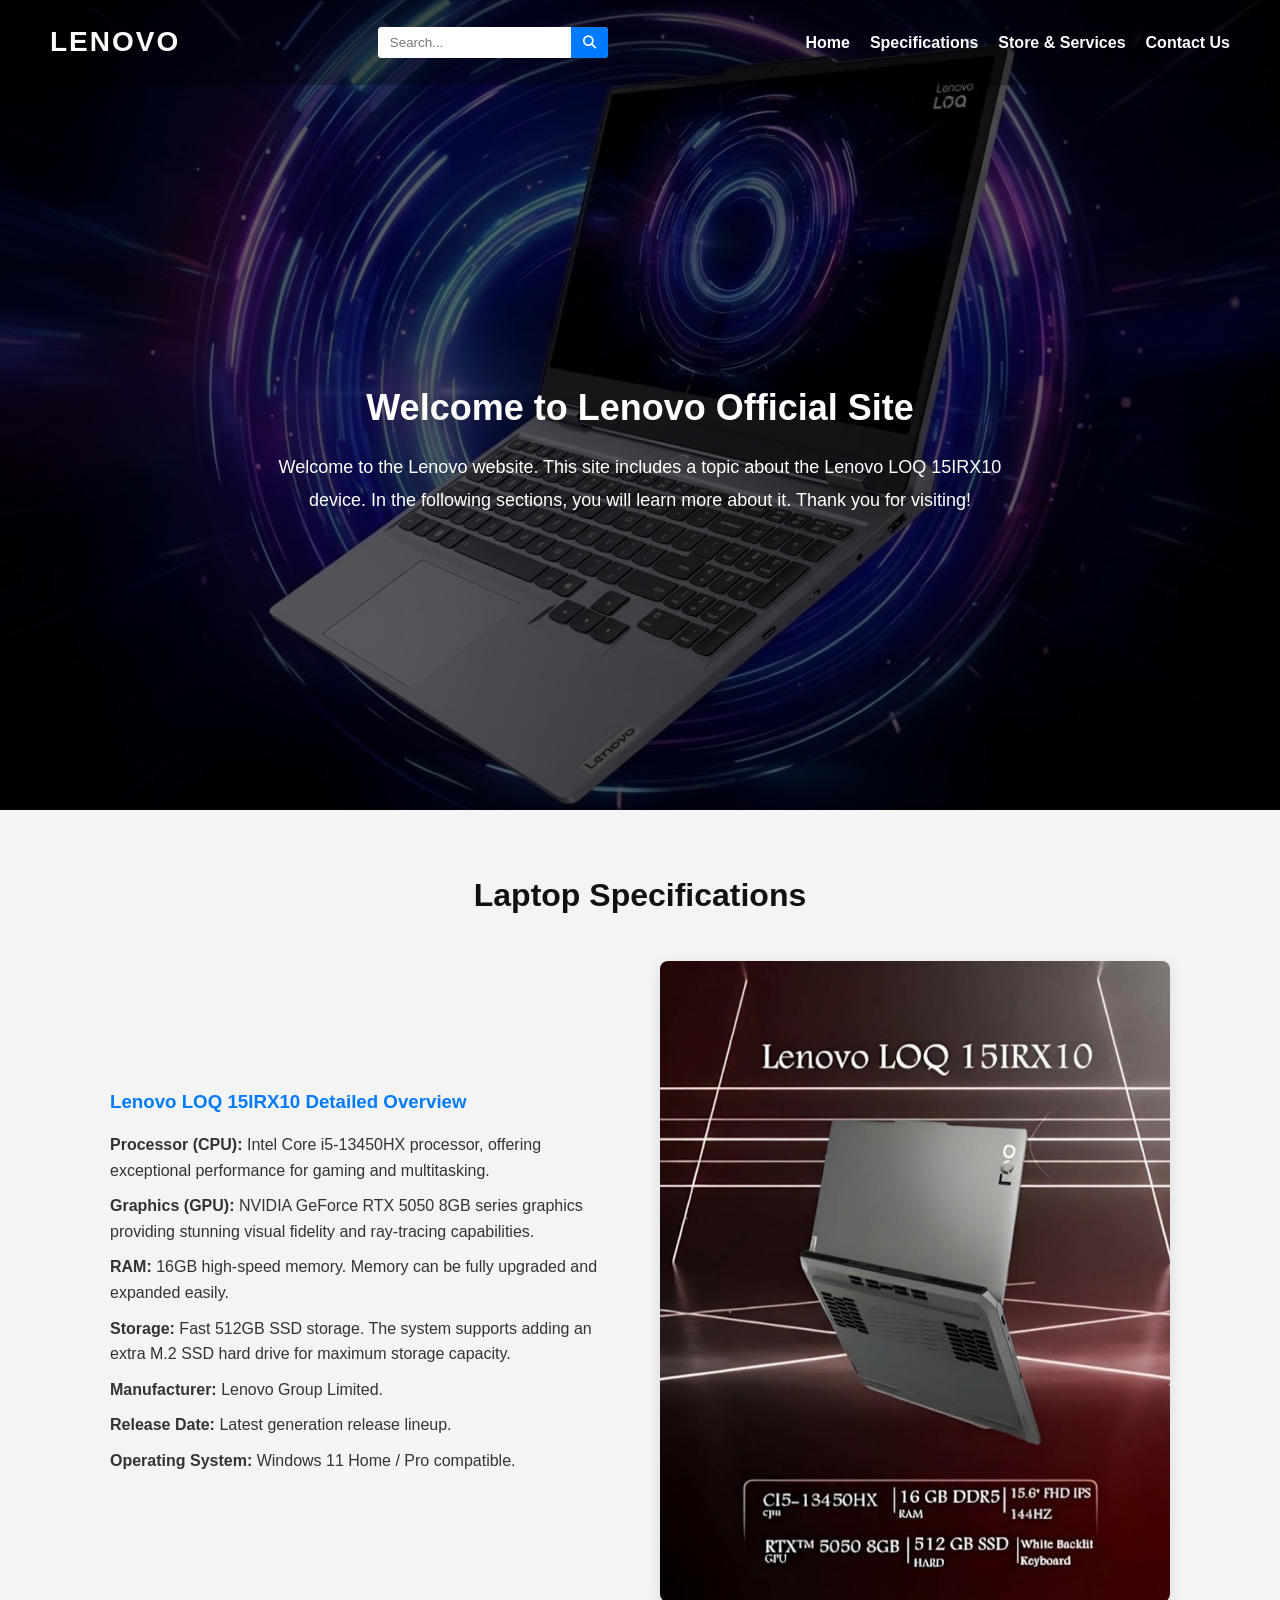
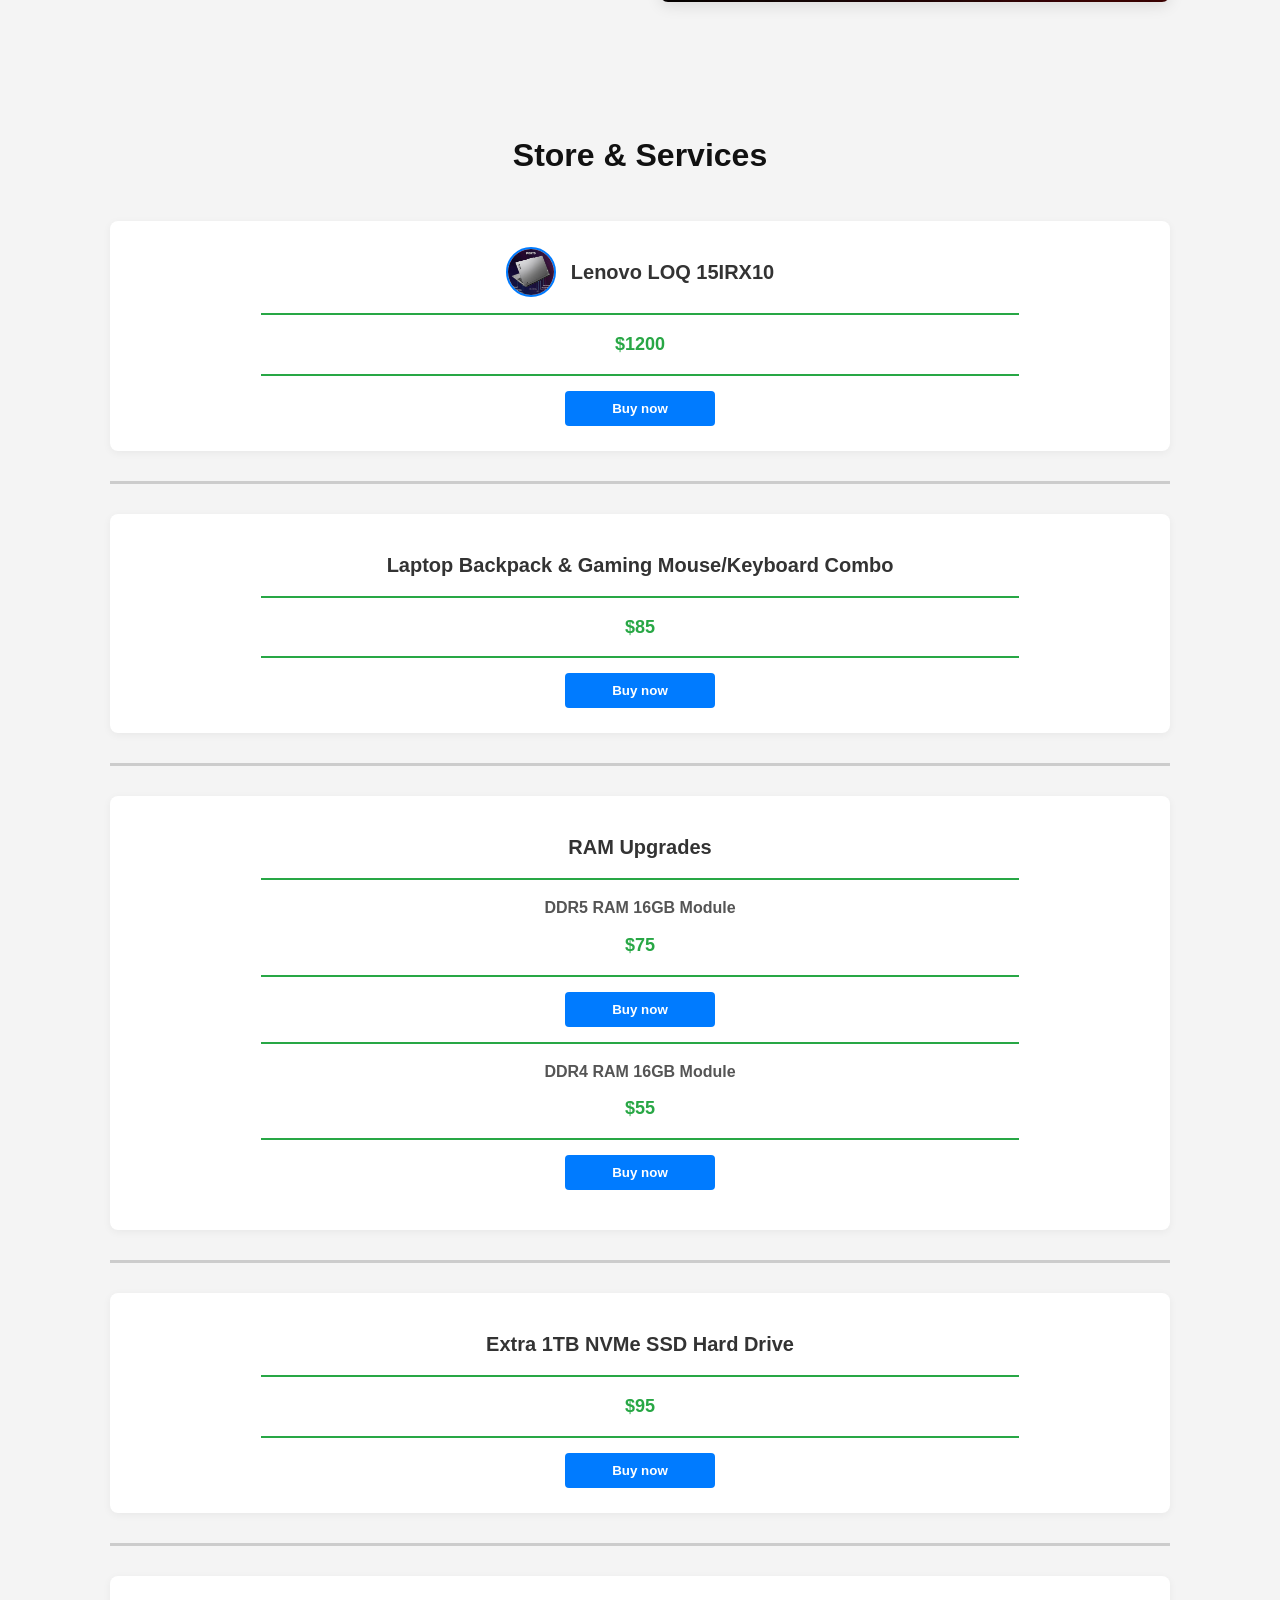
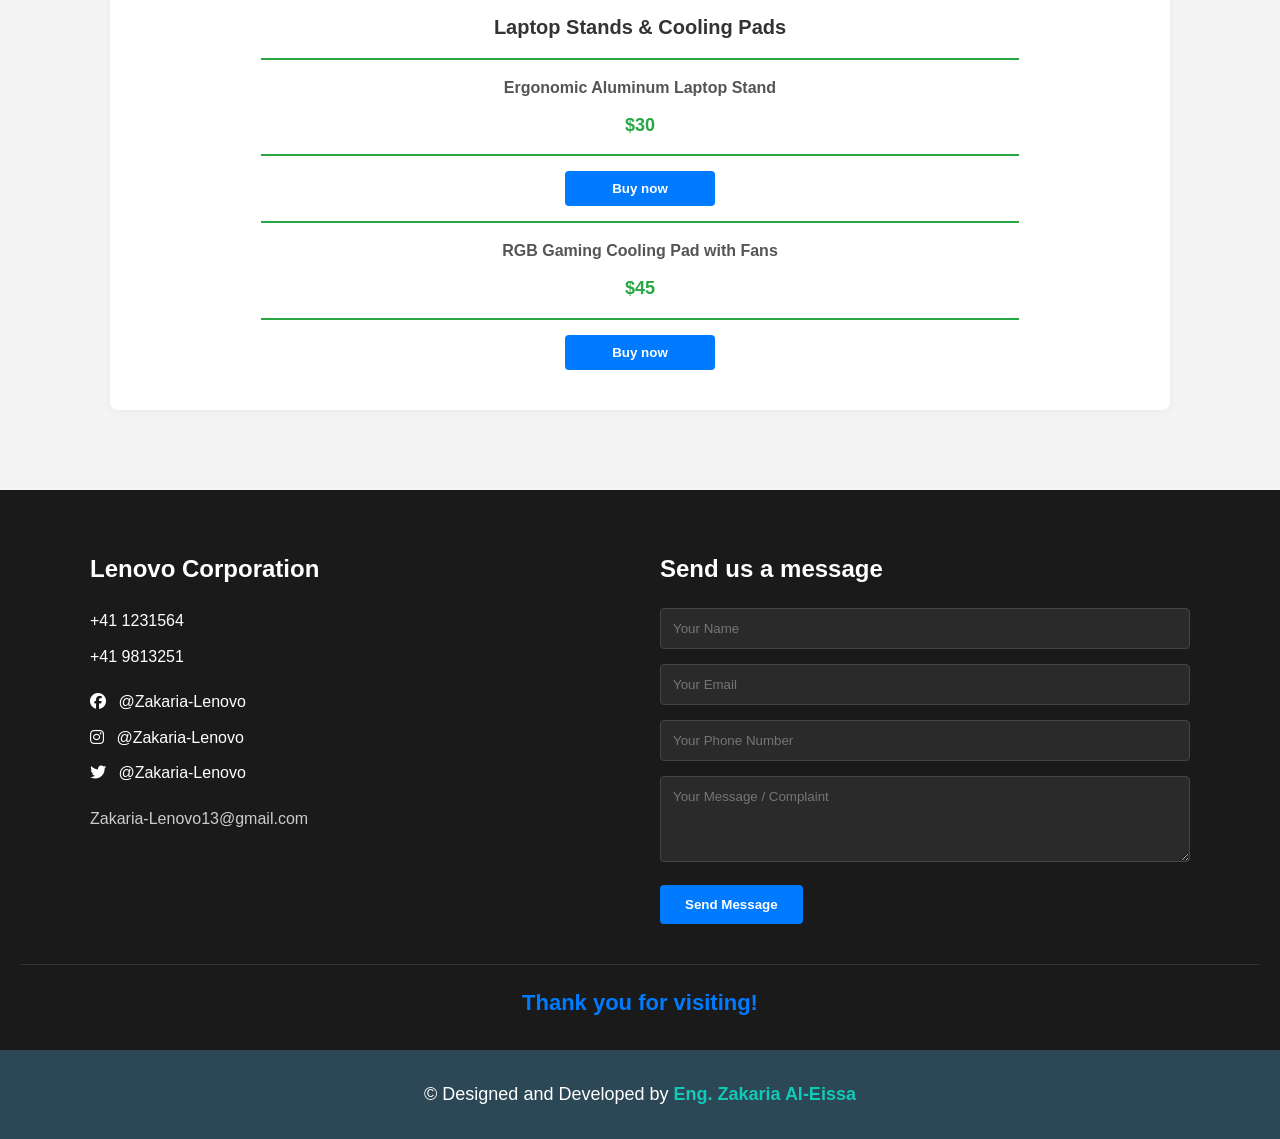
==== commit df18b307: "Update index.html" ====
--- a/index.html
+++ b/index.html
@@ -61,7 +61,7 @@
             <div class="specs-text">
                 <h3>Lenovo LOQ 15IRX10 Detailed Overview</h3>
                 <p><strong>Processor (CPU):</strong> Intel Core i5-13450HX processor, offering exceptional performance for gaming and multitasking.</p>
-                <p><strong>Graphics (GPU):</strong> NVIDIA GeForce RTX 5050 8Gp series graphics providing stunning visual fidelity and ray-tracing capabilities.</p>
+                <p><strong>Graphics (GPU):</strong> NVIDIA GeForce RTX 5050 8GB series graphics providing stunning visual fidelity and ray-tracing capabilities.</p>
                 <p><strong>RAM:</strong> 16GB high-speed memory. Memory can be fully upgraded and expanded easily.</p>
                 <p><strong>Storage:</strong> Fast 512GB SSD storage. The system supports adding an extra M.2 SSD hard drive for maximum storage capacity.</p>
                 <p><strong>Manufacturer:</strong> Lenovo Group Limited.</p>
@@ -191,4 +191,4 @@
      <!-- end footer -->
 
 </body>
-</html>+</html>
--- a/style.css
+++ b/style.css
@@ -463,4 +463,4 @@
   font-weight: bold;
   color: #10cab7;
 }
-/* end footer */+/* end footer */
